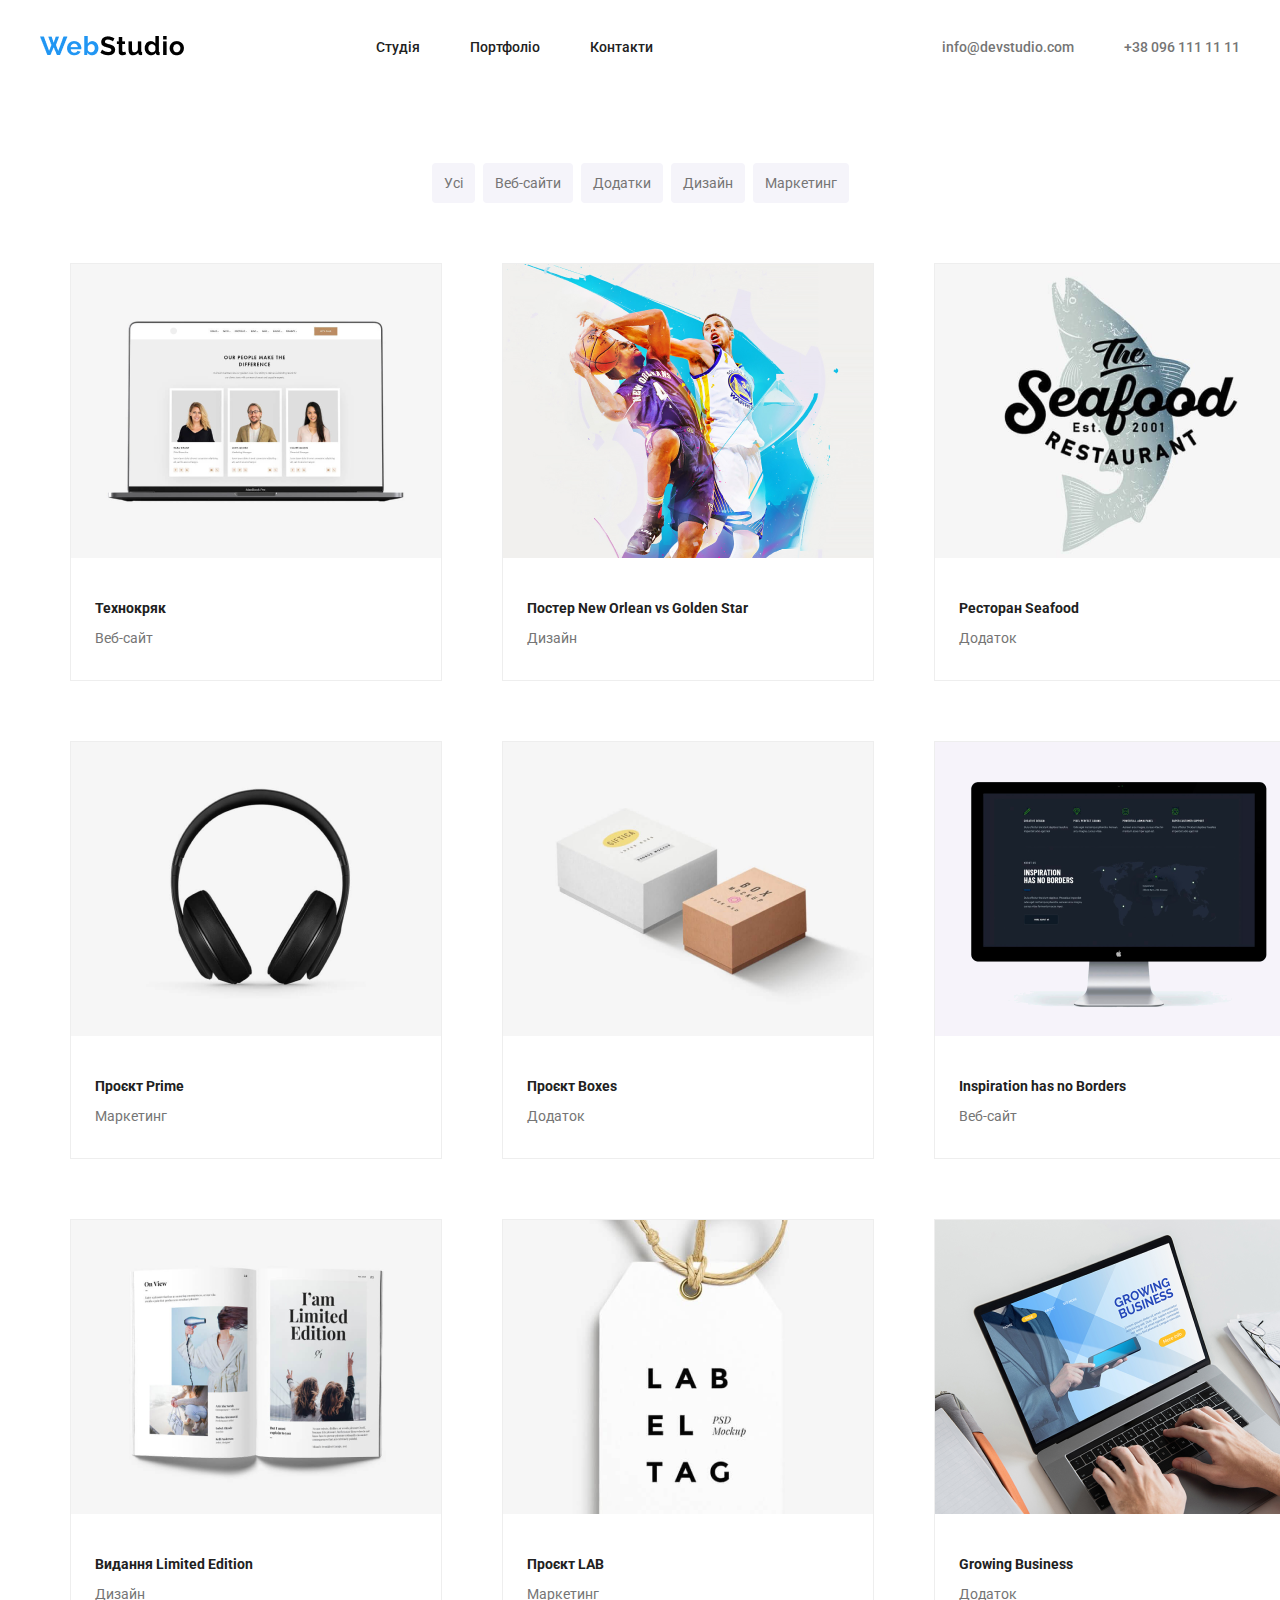
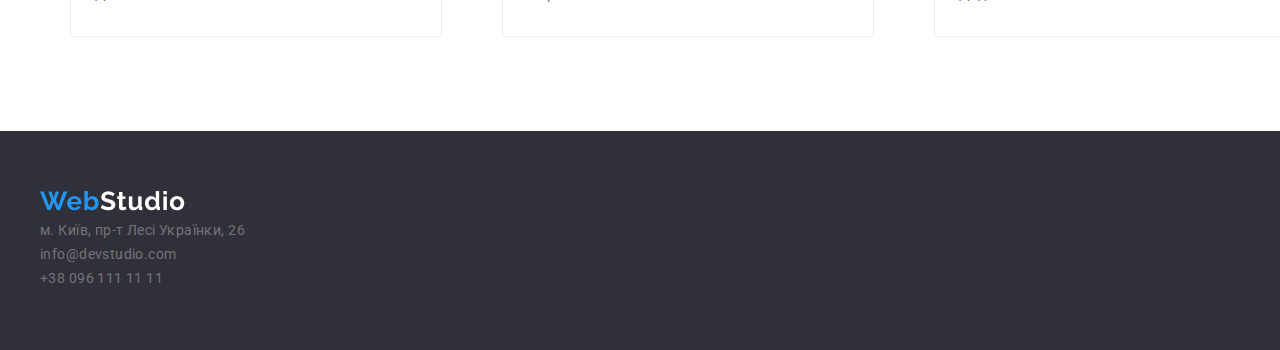
==== portfolio.html @ 3fa76b19 "portfolio commit" ====
<!DOCTYPE html>
<html lang="en">
<head>
    <meta charset="UTF-8">
    <meta name="viewport" content="width=device-width, initial-scale=1.0">
    <link rel="preconnect" href="https://fonts.googleapis.com">
    <link rel="preconnect" href="https://fonts.gstatic.com" crossorigin>
    <link href="https://fonts.googleapis.com/css2?family=Roboto:wght@400;500;700;900&display=swap" rel="stylesheet">
    <link rel="stylesheet" href="./css/normalize.css">
    <link rel="stylesheet" href="./css/style1.css">
    <title>Web Studio</title>
</head>
<body>
    <header class="header">
        <div class="container">
            <div class="navigation">
                <nav class="menu">
                    <a href="#" class="link-header-logo"><img src="./img/header/WebStudio.png" alt="WebStudio" class="img-logo-h"></a>
                    <ul class="menu-list">
                        <li class="menu-element"><a href="./index.html" class="menu-link">Студія</a></li>
                        <li class="menu-element"><a href="./portfolio.html" class="menu-link">Портфоліо</a></li>
                        <li class="menu-element"><a href="#" class="menu-link">Контакти</a></li>
                    </ul>
                    <div class="contact">
                        <a href="mailto:info@devstudio.com" class="header-email contactes">info@devstudio.com</a>
                        <a href="tel:+380961111111" class="header-phone contactes">+38 096 111 11 11</a>
                    </div>
                </nav>
            </div>
        </div>
    </header>
    <main class="main">
        <section class="chapter1">
            <div class="container">
                <div class="main-navigation">
                    <nav class="m-navigation">
                        <a href="#" class="main-link">Усі</a>
                        <a href="#" class="main-link">Веб-сайти</a>
                        <a href="#" class="main-link">Додатки</a>
                        <a href="#" class="main-link">Дизайн</a>
                        <a href="#" class="main-link">Маркетинг</a>
                    </nav>
                </div>
            </div>
        </section>
        <section class="chapter2">
            <div class="container">
                <div class="content">
                    <div class="number1">
                        <div class="box">
                            <img src="./img/p2-chapter2/l1.png" alt="Технокряк" class="content-img">
                            <h4 class="subtitle">Технокряк</h4>
                            <p class="content-text">Веб-сайт</p>
                        </div>
                        <div class="box">
                            <img src="./img/p2-chapter2/l2.png" alt="Постер New Orlean vs Golden Star" class="content-img">
                            <h4 class="subtitle">Постер New Orlean vs Golden Star</h4>
                            <p class="content-text">Дизайн</p>
                        </div>
                        <div class="box">
                            <img src="./img/p2-chapter2/l3.png" alt="Ресторан Seafood" class="content-img">
                            <h4 class="subtitle">Ресторан Seafood</h4>
                            <p class="content-text">Додаток</p>
                        </div>
                    </div>
                    <div class="number2">
                        <div class="box">
                            <img src="./img/p2-chapter2/l4.png" alt="Проєкт Prime" class="content-img">
                            <h4 class="subtitle">Проєкт Prime</h4>
                            <p class="content-text">Маркетинг</p>
                        </div>
                        <div class="box">
                            <img src="./img/p2-chapter2/l5.png" alt="Проєкт Boxes" class="content-img">
                            <h4 class="subtitle">Проєкт Boxes</h4>
                            <p class="content-text">Додаток</p>
                        </div>
                        <div class="box">
                            <img src="./img/p2-chapter2/l6.png" alt="Inspiration has no Borders" class="content-img">
                            <h4 class="subtitle">Inspiration has no Borders</h4>
                            <p class="content-text">Веб-сайт</p>
                        </div>
                    </div>
                    <div class="number3">
                        <div class="box">
                            <img src="./img/p2-chapter2/l7.png" alt="Видання Limited Edition" class="content-img">
                            <h4 class="subtitle">Видання Limited Edition</h4>
                            <p class="content-text">Дизайн</p>
                        </div>
                        <div class="box">
                            <img src="./img/p2-chapter2/l8.png" alt="Проєкт LAB" class="content-img">
                            <h4 class="subtitle">Проєкт LAB</h4>
                            <p class="content-text">Маркетинг</p>
                        </div>
                        <div class="box">
                            <img src="./img/p2-chapter2/l9.png" alt="Growing Business" class="content-img">
                            <h4 class="subtitle">Growing Business</h4>
                            <p class="content-text">Додаток</p>
                        </div>
                    </div>
                </div>
            </div>
        </section>
    </main>
    <footer class="footer">
        <div class="container">
            <div class="contacts">
                <a target="_blank" href="#" class="link-footer-logo"><img src="./img/footer/WebStudio1.png" alt="WebStudio" class="img-logo-f"></a>
                <a target="_blank" href="https://www.google.com/maps/place/%D0%B1%D1%83%D0%BB%D1%8C%D0%B2%D0%B0%D1%80+%D0%9B%D0%B5%D1%81%D1%96+%D0%A3%D0%BA%D1%80%D0%B0%D1%97%D0%BD%D0%BA%D0%B8,+26,+%D0%9A%D0%B8%D1%97%D0%B2,+02000/@50.4265807,30.5383858,17z/data=!3m1!4b1!4m6!3m5!1s0x40d4cf0e033ecbe9:0x57a4dffefec77da0!8m2!3d50.4265807!4d30.5383858!16s%2Fg%2F1tctq5jv?entry=ttu" class="address fc">м. Київ, пр-т Лесі Українки, 26</a>
                <a target="_blank" href="mailto:info@devstudio.com" class="footer-email fc">info@devstudio.com</a>
                <a target="_blank" href="tel:+380961111111" class="footer-phone fc">+38 096 111 11 11</a>
            </div>
        </div>
    </footer>
</body>
</html>
---- css/style1.css ----
:root {
    --font-family: 'Roboto', sans-serif;
    --font-weight-4: 400;
    --font-weight-5: 500;
    --font-weight-7: 700;
    --font-weight-9: 900;
    --header-color-text:#212121;
    --header-color-text-hover:#2196F3;
    --bg-color:#2F303A;
    --chapter1-link-hover-color-text:#FFF;
    --chapter1-link-bg-hover-color:#2196F3;
    --chapter-subtitle-color:#212121;
    --text-color:#757575;
    --text-transform: uppercase;
    --footer-color-text:rgba(255, 255, 255, 0.60);
    --footer-text-color-hover: #FFF;
}

.container {
    width: 1200px;
    margin: 0 auto;
}

body {
    color: var(--text-color);
    font-family: var(--font-family);
    font-weight: var(--font-weight-4);
    font-size: 14px;
}

a {
    color: inherit;
    text-decoration: none;
}

ul {
    list-style-type: none;
}

/* header */

.header {
    margin: 25px 0px;
}

.navigation {
    font-weight: var(--font-weight-5);
}

.menu {
    display: flex;
    justify-content: space-between;
    align-items: center;
}

.menu-list {
    display: flex;
    justify-content: space-between;
    align-items: center;
    gap: 50px;
    padding: 0px;
    margin-right: 7em;
}

.menu-element {
    color: var(--header-color-text);
}

.menu-link:hover {
    color: var(--header-color-text-hover);
}

.contact {
    display: flex;
    justify-content: space-between;
    align-items: center;
    gap: 50px;
}

.contactes:hover {
    color: var(--header-color-text-hover);
}

/* header */

/* main */

/* chapter1 */

.chapter1 {
    margin-top: 94px;
    margin-bottom: 30px;
}

.m-navigation {
    display: flex;
    justify-content: center;
    align-items: center;
}

.main-link {
    padding: 1%;
    margin: 0 4px;
    background-color: #F5F4FA;
    border-radius: 4px;
}

.main-link:hover {
    color: var(--chapter1-link-hover-color-text);
    background-color: var(--chapter1-link-bg-hover-color);
}

/* chapter1 */

/* chapter2 */

.chapter2 {
    margin-bottom: 64px;
}

.number1,.number2,.number3 {
    display: flex;
    justify-content: space-between;
    align-items: center;
}

.subtitle {
    color: var(--chapter-subtitle-color);
    margin-bottom: 4px;
    padding-left: 24px;
}

.content-img {
    width: 370px;
    height: 294px;
    padding-bottom: 20px;
}

.content-text {
    padding: 0 24px 20px 24px;
}

.box {
    border: 1px solid #EEE;
    margin: 30px;
}

/* chapter2 */

/* mein */

/* footer */

.footer {
    color: var(--text-color);
    background-color: var(--bg-color);
}

.contacts {
    display: flex;
    flex-direction: column;
    padding: 60px 0px;
    line-height: 24px;
    letter-spacing: 0.42px;
}

.address {
    margin: 0px;
}

.footer-email {
    gap: 9px;
}

.fc:hover {
    color: var(--footer-text-color-hover);
}

/* footer */
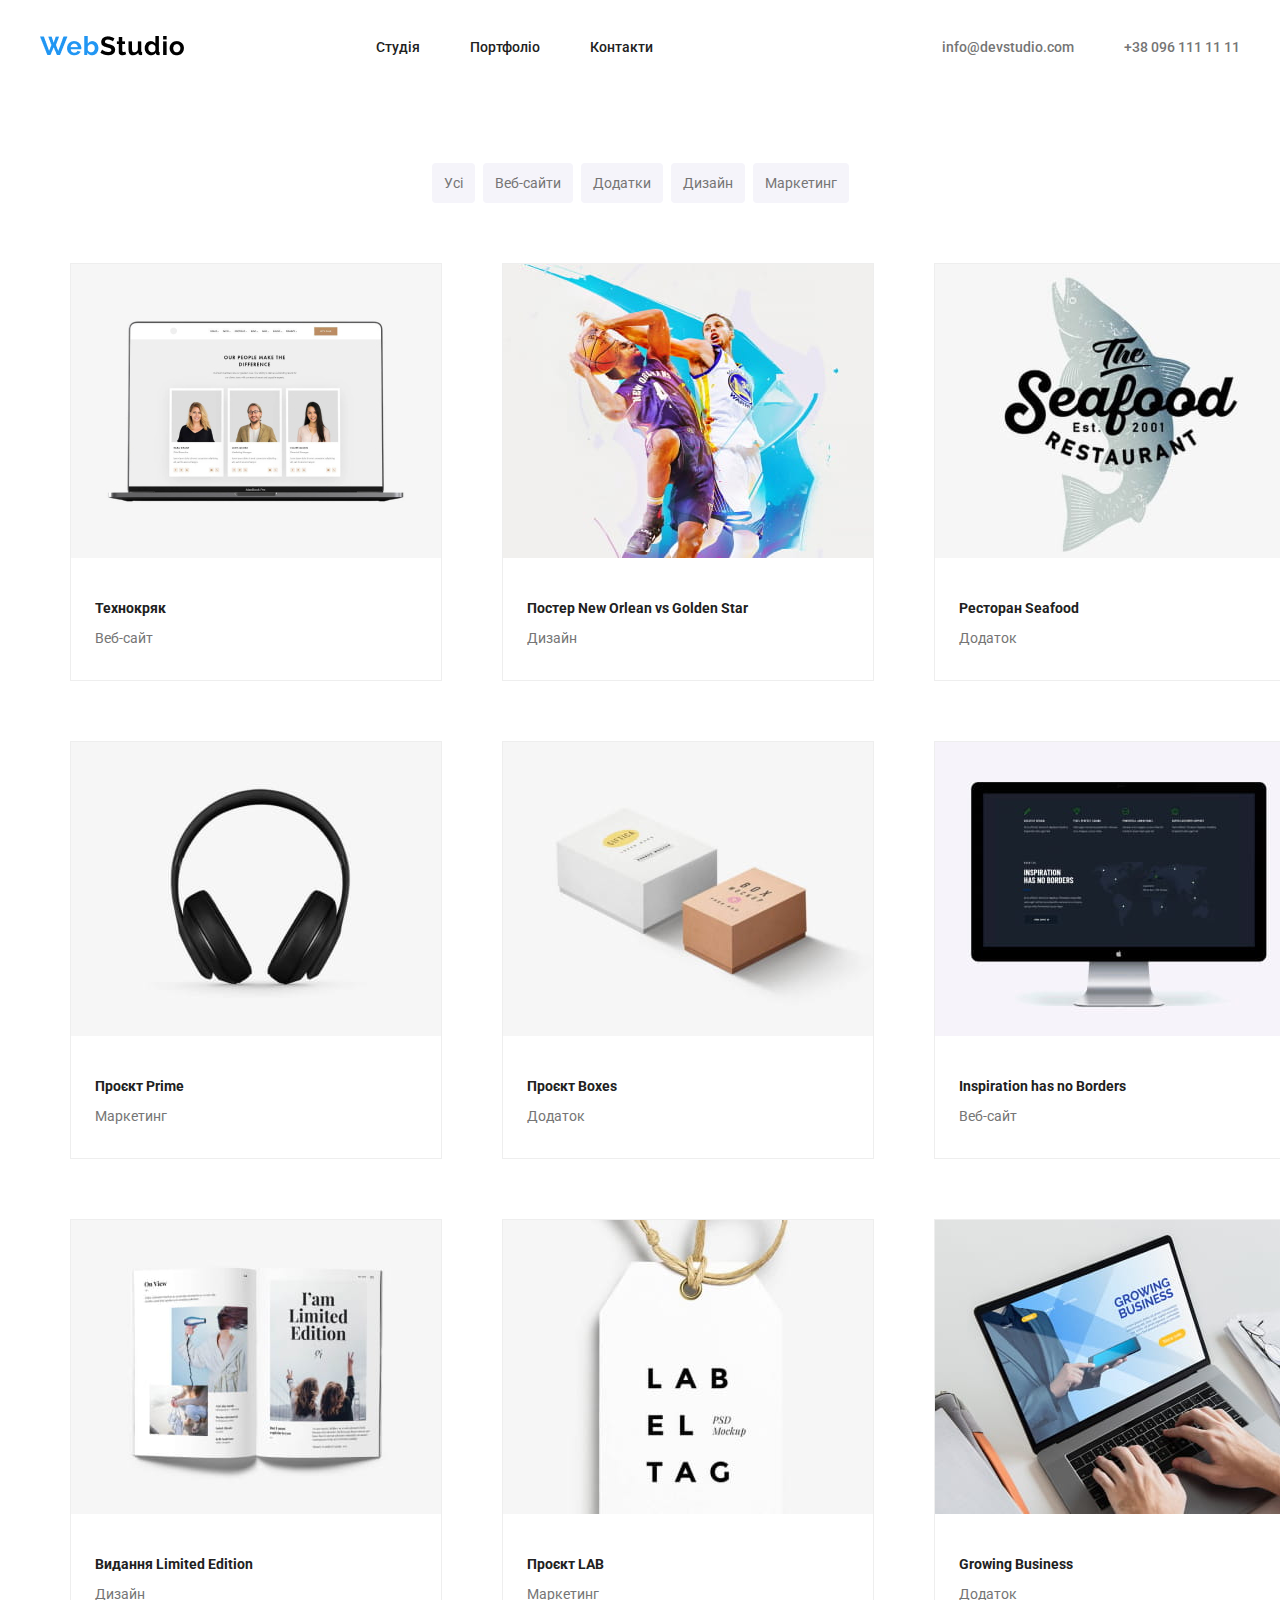
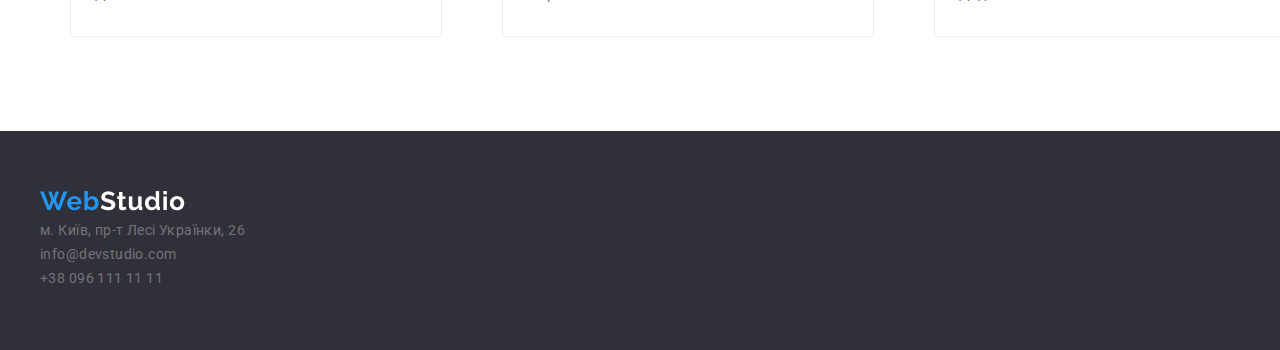
==== commit 2a61db48: "update photo links" ====
--- a/portfolio.html
+++ b/portfolio.html
@@ -18,7 +18,7 @@
                     <a href="#" class="link-header-logo"><img src="./img/header/WebStudio.png" alt="WebStudio" class="img-logo-h"></a>
                     <ul class="menu-list">
                         <li class="menu-element"><a href="./index.html" class="menu-link">Студія</a></li>
-                        <li class="menu-element"><a href="./portfolio.html" class="menu-link">Портфоліо</a></li>
+                        <li class="menu-element"><a href="#" class="menu-link">Портфоліо</a></li>
                         <li class="menu-element"><a href="#" class="menu-link">Контакти</a></li>
                     </ul>
                     <div class="contact">
@@ -48,51 +48,51 @@
                 <div class="content">
                     <div class="number1">
                         <div class="box">
-                            <img src="./img/p2-chapter2/l1.png" alt="Технокряк" class="content-img">
+                            <img src="./img/p2-chapter2/l1.jpg" alt="Технокряк" class="content-img">
                             <h4 class="subtitle">Технокряк</h4>
                             <p class="content-text">Веб-сайт</p>
                         </div>
                         <div class="box">
-                            <img src="./img/p2-chapter2/l2.png" alt="Постер New Orlean vs Golden Star" class="content-img">
+                            <img src="./img/p2-chapter2/l2.jpg" alt="Постер New Orlean vs Golden Star" class="content-img">
                             <h4 class="subtitle">Постер New Orlean vs Golden Star</h4>
                             <p class="content-text">Дизайн</p>
                         </div>
                         <div class="box">
-                            <img src="./img/p2-chapter2/l3.png" alt="Ресторан Seafood" class="content-img">
+                            <img src="./img/p2-chapter2/l3.jpg" alt="Ресторан Seafood" class="content-img">
                             <h4 class="subtitle">Ресторан Seafood</h4>
                             <p class="content-text">Додаток</p>
                         </div>
                     </div>
                     <div class="number2">
                         <div class="box">
-                            <img src="./img/p2-chapter2/l4.png" alt="Проєкт Prime" class="content-img">
+                            <img src="./img/p2-chapter2/l4.jpg" alt="Проєкт Prime" class="content-img">
                             <h4 class="subtitle">Проєкт Prime</h4>
                             <p class="content-text">Маркетинг</p>
                         </div>
                         <div class="box">
-                            <img src="./img/p2-chapter2/l5.png" alt="Проєкт Boxes" class="content-img">
+                            <img src="./img/p2-chapter2/l5.jpg" alt="Проєкт Boxes" class="content-img">
                             <h4 class="subtitle">Проєкт Boxes</h4>
                             <p class="content-text">Додаток</p>
                         </div>
                         <div class="box">
-                            <img src="./img/p2-chapter2/l6.png" alt="Inspiration has no Borders" class="content-img">
+                            <img src="./img/p2-chapter2/l6.jpg" alt="Inspiration has no Borders" class="content-img">
                             <h4 class="subtitle">Inspiration has no Borders</h4>
                             <p class="content-text">Веб-сайт</p>
                         </div>
                     </div>
                     <div class="number3">
                         <div class="box">
-                            <img src="./img/p2-chapter2/l7.png" alt="Видання Limited Edition" class="content-img">
+                            <img src="./img/p2-chapter2/l7.jpg" alt="Видання Limited Edition" class="content-img">
                             <h4 class="subtitle">Видання Limited Edition</h4>
                             <p class="content-text">Дизайн</p>
                         </div>
                         <div class="box">
-                            <img src="./img/p2-chapter2/l8.png" alt="Проєкт LAB" class="content-img">
+                            <img src="./img/p2-chapter2/l8.jpg" alt="Проєкт LAB" class="content-img">
                             <h4 class="subtitle">Проєкт LAB</h4>
                             <p class="content-text">Маркетинг</p>
                         </div>
                         <div class="box">
-                            <img src="./img/p2-chapter2/l9.png" alt="Growing Business" class="content-img">
+                            <img src="./img/p2-chapter2/l9.jpg" alt="Growing Business" class="content-img">
                             <h4 class="subtitle">Growing Business</h4>
                             <p class="content-text">Додаток</p>
                         </div>
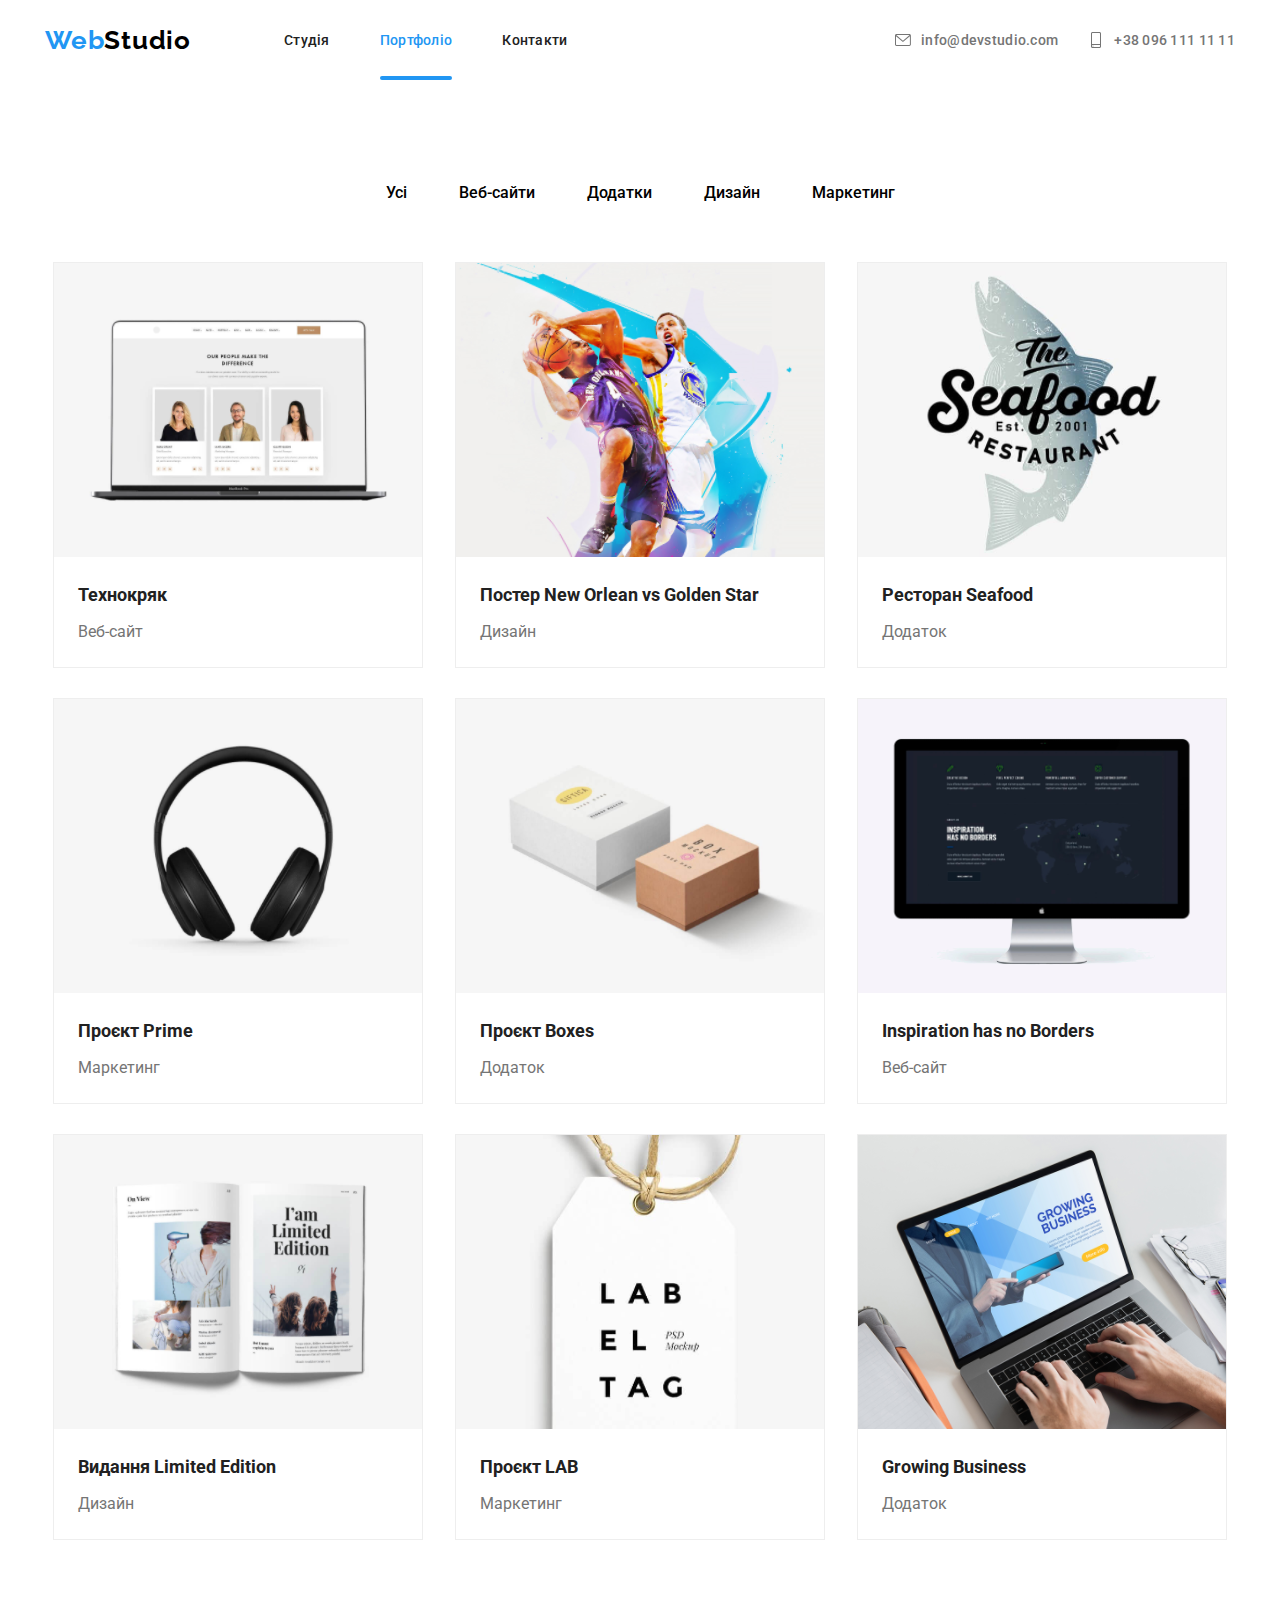
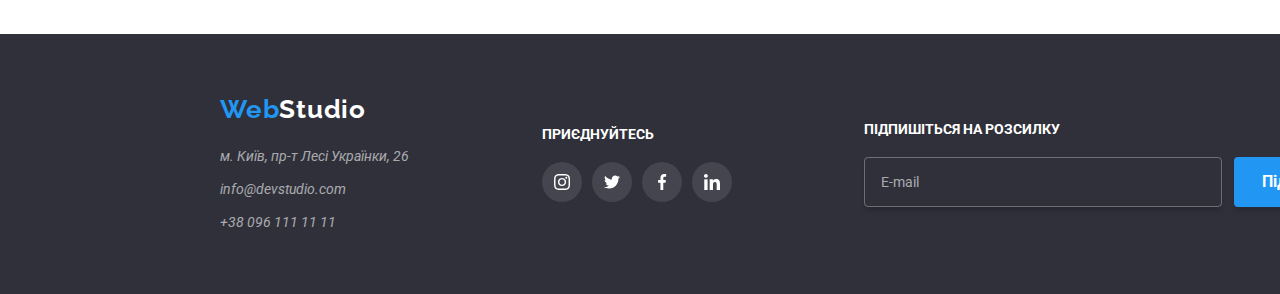
==== commit be5b2f03: "web studio scss" ====
--- a/portfolio.html
+++ b/portfolio.html
@@ -5,110 +5,189 @@
     <meta name="viewport" content="width=device-width, initial-scale=1.0">
     <link rel="preconnect" href="https://fonts.googleapis.com">
     <link rel="preconnect" href="https://fonts.gstatic.com" crossorigin>
-    <link href="https://fonts.googleapis.com/css2?family=Roboto:wght@400;500;700;900&display=swap" rel="stylesheet">
-    <link rel="stylesheet" href="./css/normalize.css">
-    <link rel="stylesheet" href="./css/style1.css">
+    <link href="https://fonts.googleapis.com/css2?family=Raleway:wght@700&family=Roboto:wght@400;500;900&display=swap" rel="stylesheet">
+    <link rel="stylesheet" href="./src/portfolio/css/modern-normalize.css">
+    <link rel="stylesheet" href="./src/portfolio/css/style.css">
     <title>Web Studio</title>
 </head>
 <body>
     <header class="header">
-        <div class="container">
-            <div class="navigation">
-                <nav class="menu">
-                    <a href="#" class="link-header-logo"><img src="./img/header/WebStudio.png" alt="WebStudio" class="img-logo-h"></a>
-                    <ul class="menu-list">
-                        <li class="menu-element"><a href="./index.html" class="menu-link">Студія</a></li>
-                        <li class="menu-element"><a href="#" class="menu-link">Портфоліо</a></li>
-                        <li class="menu-element"><a href="#" class="menu-link">Контакти</a></li>
-                    </ul>
-                    <div class="contact">
-                        <a href="mailto:info@devstudio.com" class="header-email contactes">info@devstudio.com</a>
-                        <a href="tel:+380961111111" class="header-phone contactes">+38 096 111 11 11</a>
-                    </div>
-                </nav>
-            </div>
+        <div class="header__inner container">
+            <nav class="menu">
+                <a class="logo" href="#"><span class="logo logo--blue">Web</span>Studio</a>
+                <ul class="menu__list">
+                    <li class="menu__item">
+                        <a class="menu__link" href="./index.html">Студія</a>
+                    </li>
+                    <li class="menu__item menu__item--main">
+                        <a class="menu__link" href="#">Портфоліо</a>
+                    </li>
+                    <li class="menu__item">
+                        <a class="menu__link" href="#">Контакти</a>
+                    </li>
+                </ul>
+            </nav>
+            <address class="contact">
+                <a class="contact__link" href="mailto:info@devstudio.com"> 
+                    <svg version="1.1" xmlns="http://www.w3.org/2000/svg" width="16" height="12" viewBox="0 0 43 32">
+                        <title>envelope</title>
+                        <path d="M38.667 0h-34.667c-2.206 0-4 1.794-4 4v24c0 2.206 1.794 4 4 4h34.667c2.206 0 4-1.794 4-4v-24c0-2.206-1.794-4-4-4zM38.667 2.667c0.181 0 0.353 0.038 0.511 0.103l-17.844 15.466-17.844-15.466c0.158-0.066 0.33-0.103 0.511-0.103h34.667zM38.667 29.333h-34.667c-0.736 0-1.333-0.598-1.333-1.333v-22.413l17.793 15.421c0.251 0.217 0.563 0.326 0.874 0.326s0.622-0.108 0.874-0.326l17.793-15.421v22.413c0 0.736-0.598 1.333-1.333 1.333z"></path>
+                    </svg>
+                    info@devstudio.com
+                </a>
+                <a class="contact__link" href="tel:+380961111111"> 
+                    <svg version="1.1" xmlns="http://www.w3.org/2000/svg" width="16" height="16" viewBox="0 0 16 16">
+                        <title>smartphone</title>
+                        <path d="M11.5 0h-7c-0.827 0-1.5 0.673-1.5 1.5v13c0 0.827 0.673 1.5 1.5 1.5h7c0.827 0 1.5-0.673 1.5-1.5v-13c0-0.827-0.673-1.5-1.5-1.5zM4.5 1h7c0.276 0 0.5 0.224 0.5 0.5v10.5h-8v-10.5c0-0.276 0.224-0.5 0.5-0.5zM11.5 15h-7c-0.276 0-0.5-0.224-0.5-0.5v-1.5h8v1.5c0 0.276-0.224 0.5-0.5 0.5z"></path>
+                        <path d="M5.354 13.739c0.195 0.182 0.195 0.478 0 0.66s-0.512 0.182-0.707 0c-0.195-0.182-0.195-0.478 0-0.66s0.512-0.182 0.707 0z"></path>  
+                    </svg>
+                    +38 096 111 11 11
+                </a>
+            </address>
         </div>
     </header>
     <main class="main">
-        <section class="chapter1">
-            <div class="container">
-                <div class="main-navigation">
-                    <nav class="m-navigation">
-                        <a href="#" class="main-link">Усі</a>
-                        <a href="#" class="main-link">Веб-сайти</a>
-                        <a href="#" class="main-link">Додатки</a>
-                        <a href="#" class="main-link">Дизайн</a>
-                        <a href="#" class="main-link">Маркетинг</a>
-                    </nav>
-                </div>
-            </div>
-        </section>
-        <section class="chapter2">
-            <div class="container">
-                <div class="content">
-                    <div class="number1">
-                        <div class="box">
-                            <img src="./img/p2-chapter2/l1.jpg" alt="Технокряк" class="content-img">
-                            <h4 class="subtitle">Технокряк</h4>
-                            <p class="content-text">Веб-сайт</p>
-                        </div>
-                        <div class="box">
-                            <img src="./img/p2-chapter2/l2.jpg" alt="Постер New Orlean vs Golden Star" class="content-img">
-                            <h4 class="subtitle">Постер New Orlean vs Golden Star</h4>
-                            <p class="content-text">Дизайн</p>
-                        </div>
-                        <div class="box">
-                            <img src="./img/p2-chapter2/l3.jpg" alt="Ресторан Seafood" class="content-img">
-                            <h4 class="subtitle">Ресторан Seafood</h4>
-                            <p class="content-text">Додаток</p>
-                        </div>
+        <section class="goods">
+            <div class="goods__inner-wrapper container">
+                <nav class="filter">
+                    <ul class="filter__list">
+                        <li class="filter__item">
+                            <a class="filter__link" href="#">Усі</a>
+                        </li>
+                        <li class="filter__item">
+                            <a class="filter__link" href="#">Веб-сайти</a>
+                        </li>
+                        <li class="filter__item">
+                            <a class="filter__link" href="#">Додатки</a>
+                        </li>
+                        <li class="filter__item">
+                            <a class="filter__link" href="#">Дизайн</a>
+                        </li>
+                        <li class="filter__item">
+                            <a class="filter__link" href="#">Маркетинг</a>
+                        </li>
+                    </ul>
+                </nav>
+                <div class="goods__content">
+                    <div class="goods__project-item">
+                        <img class="goods__project-image" src="./src/portfolio/img/goods/img1.png" alt="Технокряк">
+                        <h5 class="goods__project-name">Технокряк</h5>
+                        <p class="goods__project-category">Веб-сайт</p>
                     </div>
-                    <div class="number2">
-                        <div class="box">
-                            <img src="./img/p2-chapter2/l4.jpg" alt="Проєкт Prime" class="content-img">
-                            <h4 class="subtitle">Проєкт Prime</h4>
-                            <p class="content-text">Маркетинг</p>
-                        </div>
-                        <div class="box">
-                            <img src="./img/p2-chapter2/l5.jpg" alt="Проєкт Boxes" class="content-img">
-                            <h4 class="subtitle">Проєкт Boxes</h4>
-                            <p class="content-text">Додаток</p>
-                        </div>
-                        <div class="box">
-                            <img src="./img/p2-chapter2/l6.jpg" alt="Inspiration has no Borders" class="content-img">
-                            <h4 class="subtitle">Inspiration has no Borders</h4>
-                            <p class="content-text">Веб-сайт</p>
-                        </div>
+                    <div class="goods__project-item">
+                        <img class="goods__project-image" src="./src/portfolio/img/goods/img2.png" alt="Постер New Orlean vs Golden Star">
+                        <h5 class="goods__project-name">Постер New Orlean vs Golden Star</h5>
+                        <p class="goods__project-category">Дизайн</p>
                     </div>
-                    <div class="number3">
-                        <div class="box">
-                            <img src="./img/p2-chapter2/l7.jpg" alt="Видання Limited Edition" class="content-img">
-                            <h4 class="subtitle">Видання Limited Edition</h4>
-                            <p class="content-text">Дизайн</p>
-                        </div>
-                        <div class="box">
-                            <img src="./img/p2-chapter2/l8.jpg" alt="Проєкт LAB" class="content-img">
-                            <h4 class="subtitle">Проєкт LAB</h4>
-                            <p class="content-text">Маркетинг</p>
-                        </div>
-                        <div class="box">
-                            <img src="./img/p2-chapter2/l9.jpg" alt="Growing Business" class="content-img">
-                            <h4 class="subtitle">Growing Business</h4>
-                            <p class="content-text">Додаток</p>
-                        </div>
+                    <div class="goods__project-item">
+                        <img class="goods__project-image" src="./src/portfolio/img/goods/img3.png" alt="Ресторан Seafood">
+                        <h5 class="goods__project-name">Ресторан Seafood</h5>
+                        <p class="goods__project-category">Додаток</p>
+                    </div>
+                    <div class="goods__project-item">
+                        <img class="goods__project-image" src="./src/portfolio/img/goods/img4.png" alt="Проєкт Prime">
+                        <h5 class="goods__project-name">Проєкт Prime</h5>
+                        <p class="goods__project-category">Маркетинг</p>
+                    </div>
+                    <div class="goods__project-item">
+                        <img class="goods__project-image" src="./src/portfolio/img/goods/img5.png" alt="Проєкт Boxes">
+                        <h5 class="goods__project-name">Проєкт Boxes</h5>
+                        <p class="goods__project-category">Додаток</p>
+                    </div>
+                    <div class="goods__project-item">
+                        <img class="goods__project-image" src="./src/portfolio/img/goods/img6.png" alt="Inspiration has no Borders">
+                        <h5 class="goods__project-name">Inspiration has no Borders</h5>
+                        <p class="goods__project-category">Веб-сайт</p>
+                    </div>
+                    <div class="goods__project-item">
+                        <img class="goods__project-image" src="./src/portfolio/img/goods/img7.png" alt="Видання Limited Edition">
+                        <h5 class="goods__project-name">Видання Limited Edition</h5>
+                        <p class="goods__project-category">Дизайн</p>
+                    </div>
+                    <div class="goods__project-item">
+                        <img class="goods__project-image" src="./src/portfolio/img/goods/img8.png" alt="Проєкт LAB">
+                        <h5 class="goods__project-name">Проєкт LAB</h5>
+                        <p class="goods__project-category">Маркетинг</p>
+                    </div>
+                    <div class="goods__project-item">
+                        <img class="goods__project-image" src="./src/portfolio/img/goods/img9.png" alt="Growing Business">
+                        <h5 class="goods__project-name">Growing Business</h5>
+                        <p class="goods__project-category">Додаток</p>
                     </div>
                 </div>
             </div>
         </section>
     </main>
     <footer class="footer">
-        <div class="container">
-            <div class="contacts">
-                <a target="_blank" href="#" class="link-footer-logo"><img src="./img/footer/WebStudio1.png" alt="WebStudio" class="img-logo-f"></a>
-                <a target="_blank" href="https://www.google.com/maps/place/%D0%B1%D1%83%D0%BB%D1%8C%D0%B2%D0%B0%D1%80+%D0%9B%D0%B5%D1%81%D1%96+%D0%A3%D0%BA%D1%80%D0%B0%D1%97%D0%BD%D0%BA%D0%B8,+26,+%D0%9A%D0%B8%D1%97%D0%B2,+02000/@50.4265807,30.5383858,17z/data=!3m1!4b1!4m6!3m5!1s0x40d4cf0e033ecbe9:0x57a4dffefec77da0!8m2!3d50.4265807!4d30.5383858!16s%2Fg%2F1tctq5jv?entry=ttu" class="address fc">м. Київ, пр-т Лесі Українки, 26</a>
-                <a target="_blank" href="mailto:info@devstudio.com" class="footer-email fc">info@devstudio.com</a>
-                <a target="_blank" href="tel:+380961111111" class="footer-phone fc">+38 096 111 11 11</a>
+        <div class="footer__inner container">
+            <div class="footer__info-box">
+                <a class="logo logo--white" href="#"><span class="logo logo--blue">Web</span>Studio</a>
+                <address class="contact">
+                    <a class="contact__link" href="mailto:info@devstudio.com"> 
+                        м. Київ, пр-т Лесі Українки, 26
+                    </a>
+                    <a class="contact__link" href="mailto:info@devstudio.com"> 
+                        info@devstudio.com
+                    </a>
+                    <a class="contact__link" href="tel:+380961111111"> 
+                        +38 096 111 11 11
+                    </a>
+                </address>
             </div>
+            <div class="social-links">
+                <h2 class="social-links__title">приєднуйтесь</h2>
+                <ul class="social-links__list">
+                    <li class="social-links__item">
+                        <a class="social-links__link" href="#">
+                            <svg version="1.1" xmlns="http://www.w3.org/2000/svg" width="16" height="16" viewBox="0 0 16 16">
+                                <title>instagram</title>
+                                <path d="M15.984 4.704c-0.037-0.85-0.175-1.435-0.372-1.941-0.203-0.538-0.516-1.019-0.925-1.419-0.4-0.406-0.885-0.722-1.416-0.922-0.509-0.197-1.091-0.334-1.941-0.372-0.856-0.041-1.128-0.050-3.301-0.050s-2.444 0.009-3.298 0.047c-0.85 0.037-1.435 0.175-1.941 0.372-0.538 0.203-1.019 0.516-1.419 0.925-0.406 0.4-0.722 0.885-0.922 1.416-0.197 0.51-0.334 1.091-0.372 1.941-0.041 0.856-0.050 1.128-0.050 3.301s0.009 2.444 0.047 3.298c0.037 0.85 0.175 1.435 0.372 1.941 0.203 0.538 0.519 1.019 0.925 1.419 0.4 0.406 0.885 0.722 1.416 0.922 0.51 0.197 1.091 0.334 1.941 0.372 0.853 0.038 1.125 0.047 3.298 0.047s2.444-0.009 3.298-0.047c0.85-0.037 1.435-0.175 1.941-0.372 1.075-0.416 1.925-1.266 2.341-2.341 0.197-0.51 0.334-1.091 0.372-1.941 0.037-0.853 0.047-1.125 0.047-3.298s-0.003-2.444-0.041-3.298zM14.544 11.237c-0.034 0.781-0.166 1.203-0.275 1.485-0.269 0.697-0.822 1.25-1.519 1.519-0.281 0.109-0.706 0.241-1.485 0.275-0.844 0.038-1.097 0.047-3.232 0.047s-2.391-0.009-3.232-0.047c-0.781-0.034-1.203-0.166-1.485-0.275-0.347-0.128-0.663-0.331-0.919-0.597-0.266-0.259-0.469-0.572-0.597-0.919-0.109-0.281-0.241-0.706-0.275-1.485-0.038-0.844-0.047-1.097-0.047-3.232s0.009-2.391 0.047-3.232c0.034-0.781 0.166-1.203 0.275-1.485 0.128-0.347 0.331-0.663 0.6-0.919 0.259-0.266 0.572-0.469 0.919-0.597 0.281-0.109 0.706-0.241 1.485-0.275 0.844-0.037 1.097-0.047 3.232-0.047 2.138 0 2.391 0.009 3.232 0.047 0.781 0.034 1.203 0.166 1.485 0.275 0.347 0.128 0.663 0.331 0.919 0.597 0.266 0.259 0.469 0.572 0.597 0.919 0.109 0.281 0.241 0.706 0.275 1.485 0.038 0.844 0.047 1.097 0.047 3.232s-0.009 2.385-0.047 3.229z"></path>
+                                <path d="M8.030 3.891c-2.269 0-4.11 1.841-4.11 4.11s1.841 4.11 4.11 4.11c2.269 0 4.11-1.841 4.11-4.11s-1.841-4.11-4.11-4.11zM8.030 10.668c-1.472 0-2.666-1.194-2.666-2.666s1.194-2.666 2.666-2.666c1.472 0 2.666 1.194 2.666 2.666s-1.194 2.666-2.666 2.666z"></path>
+                                <path d="M13.262 3.729c0 0.53-0.43 0.96-0.96 0.96s-0.96-0.43-0.96-0.96c0-0.53 0.43-0.96 0.96-0.96s0.96 0.43 0.96 0.96z"></path>
+                            </svg>
+                        </a>
+                    </li>
+                    <li class="social-links__item">
+                        <a class="social-links__link" href="#">
+                            <svg version="1.1" xmlns="http://www.w3.org/2000/svg" width="16" height="16" viewBox="0 0 16 16">
+                                <title>twitter</title>
+                                <path d="M16 3.039c-0.595 0.261-1.229 0.434-1.89 0.518 0.68-0.406 1.199-1.044 1.443-1.813-0.634 0.378-1.334 0.645-2.080 0.794-0.602-0.641-1.46-1.038-2.396-1.038-1.816 0-3.278 1.474-3.278 3.281 0 0.26 0.022 0.51 0.076 0.748-2.727-0.133-5.14-1.44-6.761-3.431-0.283 0.491-0.449 1.053-0.449 1.658 0 1.136 0.585 2.143 1.457 2.726-0.527-0.010-1.044-0.163-1.482-0.404 0 0.010 0 0.023 0 0.036 0 1.594 1.137 2.918 2.628 3.223-0.267 0.073-0.558 0.108-0.86 0.108-0.21 0-0.422-0.012-0.621-0.056 0.425 1.299 1.631 2.254 3.065 2.285-1.116 0.873-2.533 1.399-4.067 1.399-0.269 0-0.527-0.012-0.785-0.045 1.453 0.937 3.175 1.472 5.032 1.472 6.036 0 9.336-5 9.336-9.334 0-0.145-0.005-0.285-0.012-0.424 0.651-0.462 1.198-1.039 1.644-1.703z"></path>
+                            </svg>
+                        </a>
+                    </li>
+                    <li class="social-links__item">
+                        <a class="social-links__link" href="#">
+                            <svg version="1.1" xmlns="http://www.w3.org/2000/svg" width="16" height="16" viewBox="0 0 16 16">
+                                <title>facebook</title>
+                                <path d="M10.665 2.657h1.461v-2.544c-0.252-0.035-1.119-0.113-2.128-0.113-2.106 0-3.549 1.325-3.549 3.759v2.241h-2.324v2.844h2.324v7.156h2.849v-7.155h2.23l0.354-2.844h-2.585v-1.959c0.001-0.822 0.222-1.385 1.367-1.385z"></path>
+                            </svg>
+                        </a>
+                    </li>
+                    <li class="social-links__item">
+                        <a class="social-links__link" href="#">
+                            <svg version="1.1" xmlns="http://www.w3.org/2000/svg" width="16" height="16" viewBox="0 0 16 16">
+                                <title>linkedin</title>
+                                <path d="M15.996 16v-0.001h0.004v-5.868c0-2.871-0.618-5.082-3.974-5.082-1.613 0-2.696 0.885-3.138 1.725h-0.047v-1.457h-3.182v10.682h3.313v-5.289c0-1.393 0.264-2.739 1.989-2.739 1.699 0 1.725 1.589 1.725 2.829v5.201h3.31z"></path>
+                                <path d="M0.264 5.318h3.317v10.682h-3.317v-10.682z"></path>
+                                <path d="M1.921 0c-1.061 0-1.921 0.861-1.921 1.921s0.861 1.939 1.921 1.939c1.061 0 1.921-0.879 1.921-1.939s-0.861-1.921-1.921-1.921v0z"></path>
+                            </svg>
+                        </a>
+                    </li>
+                </ul>
+            </div>
+            <form class="form">
+                <legend class="form__title">Підпишіться на розсилку</legend>
+                <label class="form__item-box" for="form__input">
+                    <input class="form__input" type="text" placeholder="E-mail">
+                    <button class="form__btn" type="submit">
+                        Підписатися
+                        <svg version="1.1" xmlns="http://www.w3.org/2000/svg" width="16" height="16" viewBox="0 0 16 16">
+                            <title>iconSend</title>
+                            <path d="M16 0l-16 9 5.113 1.894 7.887-7.394-5.999 8.093 0.005 0.002-0.006-0.002v4.407l2.868-3.345 3.633 1.345 2.5-14z"></path>
+                        </svg>
+                    </button>
+                </label>
+            </form>
         </div>
     </footer>
 </body>
--- a/src/portfolio/css/style.css
+++ b/src/portfolio/css/style.css
@@ -0,0 +1,473 @@
+@charset "UTF-8";
+body {
+  font-family: Roboto;
+  color: #000;
+}
+
+a {
+  text-decoration: none;
+  color: inherit;
+}
+
+ul {
+  list-style: none;
+  padding: 0;
+  margin: 0;
+}
+
+h1, h2, h3, h4, h5, h6, li, menu, p {
+  margin: 0;
+  padding: 0;
+}
+
+button {
+  margin: 0;
+  padding: 0;
+  color: #fff;
+  border: none;
+}
+
+.container {
+  width: 1200px;
+  padding: 0 5px;
+  margin: 0 auto;
+}
+
+.logo {
+  color: #000;
+  font-family: Raleway;
+  font-size: 26px;
+  font-style: normal;
+  font-weight: 700;
+  line-height: normal;
+  letter-spacing: 0.78px;
+}
+
+.logo--blue {
+  color: #2196F3;
+}
+
+.service__title {
+  color: rgb(33, 33, 33);
+  font-size: 36px;
+  font-weight: 700;
+  line-height: 42px;
+  letter-spacing: 3%;
+  text-align: center;
+  margin-bottom: 50px;
+}
+
+.team__title {
+  color: rgb(33, 33, 33);
+  font-size: 36px;
+  font-weight: 700;
+  line-height: 42px;
+  letter-spacing: 3%;
+  text-align: center;
+  margin-bottom: 50px;
+}
+
+.clients__title {
+  color: rgb(33, 33, 33);
+  font-size: 36px;
+  font-weight: 700;
+  line-height: 42px;
+  letter-spacing: 3%;
+  text-align: center;
+  margin-bottom: 50px;
+}
+
+.service__box {
+  display: flex;
+  align-items: center;
+  justify-content: space-between;
+  gap: 0;
+  flex-direction: column;
+}
+
+.team__box {
+  display: flex;
+  align-items: center;
+  justify-content: space-between;
+  gap: 0;
+  flex-direction: column;
+}
+
+.clients__box {
+  display: flex;
+  align-items: center;
+  justify-content: space-between;
+  gap: 0;
+  flex-direction: column;
+}
+
+.service__content-box {
+  display: flex;
+  align-items: center;
+  justify-content: center;
+  gap: 30px;
+  flex-direction: row;
+  margin-bottom: 188px;
+}
+
+.team__content-box {
+  display: flex;
+  align-items: center;
+  justify-content: center;
+  gap: 30px;
+  flex-direction: row;
+  margin-bottom: 188px;
+}
+
+.social-links__title {
+  color: rgb(255, 255, 255);
+  font-size: 14px;
+  font-weight: 700;
+  line-height: 16px;
+  letter-spacing: 3%;
+  text-align: left;
+  text-transform: uppercase;
+  margin-bottom: 20px;
+}
+
+.form__title {
+  color: rgb(255, 255, 255);
+  font-size: 14px;
+  font-weight: 700;
+  line-height: 16px;
+  letter-spacing: 3%;
+  text-align: left;
+  text-transform: uppercase;
+  margin-bottom: 20px;
+}
+
+.header__inner {
+  display: flex;
+  align-items: center;
+  justify-content: space-between;
+  gap: 0;
+  flex-direction: row;
+  font-size: 14px;
+}
+.header__inner .menu {
+  display: flex;
+  align-items: center;
+  justify-content: center;
+  gap: 93px;
+  flex-direction: row;
+}
+.header__inner .menu__list {
+  display: flex;
+  align-items: center;
+  justify-content: center;
+  gap: 50px;
+  flex-direction: row;
+  color: #212121;
+}
+.header__inner .menu__item {
+  display: flex;
+  align-items: center;
+  justify-content: center;
+  gap: 0px;
+  flex-direction: row;
+  padding: 32px 0;
+  overflow: hidden;
+  position: relative;
+  transition: all 700ms;
+}
+.header__inner .menu__item::after {
+  content: "";
+  position: absolute;
+  width: 100%;
+  height: 4px;
+  border-radius: 2px;
+  background-color: #2196F3;
+  left: 0;
+  bottom: -100%;
+  transition: bottom 400ms;
+}
+.header__inner .menu__item:hover {
+  color: #2196F3;
+}
+.header__inner .menu__item:hover::after {
+  bottom: 0;
+}
+.header__inner .menu__item--main {
+  color: #2196F3;
+}
+.header__inner .menu__item--main::after {
+  bottom: 0;
+}
+.header__inner .menu__link {
+  font-style: normal;
+  font-weight: 500;
+  line-height: normal;
+  letter-spacing: 0.28px;
+  width: 100%;
+  height: 100%;
+}
+.header__inner .contact {
+  display: flex;
+  align-items: center;
+  justify-content: center;
+  gap: 30px;
+  flex-direction: row;
+  display: flex;
+  align-items: center;
+  gap: 30px;
+}
+.header__inner .contact__link {
+  display: flex;
+  align-items: center;
+  justify-content: center;
+  gap: 10px;
+  flex-direction: row;
+  color: #757575;
+  fill: #757575;
+  font-style: normal;
+  font-weight: 500;
+  line-height: normal;
+  letter-spacing: 0.28px;
+  transition: all 700ms;
+}
+.header__inner .contact__link:hover {
+  color: #2196F3;
+  fill: #2196F3;
+}
+
+.goods {
+  margin: 94px 0;
+}
+.goods__inner-wrapper {
+  display: flex;
+  align-items: center;
+  justify-content: center;
+  gap: 50px;
+  flex-direction: column;
+}
+.goods__content {
+  display: grid;
+  grid-template-columns: repeat(3, 370px);
+  gap: 30px 32px;
+}
+.goods__project-item {
+  display: flex;
+  align-items: flex-start;
+  justify-content: center;
+  gap: 4px;
+  flex-direction: column;
+  color: rgb(33, 33, 33);
+  border: 1px solid rgb(238, 238, 238);
+  transition: all 700ms;
+  position: relative;
+  overflow: hidden;
+}
+.goods__project-item::before {
+  content: "Ресурс пропонує комплексні пропозиції з різним рівнем функціоналу та сервісів. Все це дозволить відвідувачу отримати вичерпні відомості про компанію чи приватну особу.";
+  width: 370px;
+  height: 294px;
+  position: absolute;
+  color: rgb(255, 255, 255);
+  font-size: 18px;
+  font-weight: 400;
+  line-height: 28px;
+  text-align: left;
+  background: rgba(33, 150, 243, 0.9);
+  padding: 63px 24px;
+  top: 0;
+  left: -370px;
+  transition: all 700ms;
+}
+.goods__project-item:hover {
+  box-shadow: 1px 4px 6px 0px rgba(0, 0, 0, 0.16), 0px 4px 4px 0px rgba(0, 0, 0, 0.06), 0px 1px 1px 0px rgba(0, 0, 0, 0.12);
+}
+.goods__project-item:hover::before {
+  left: 0;
+}
+.goods__project-image {
+  margin-bottom: 16px;
+}
+.goods__project-name {
+  margin-left: 24px;
+  font-size: 18px;
+  font-weight: 700;
+  line-height: 36px;
+  letter-spacing: 6%;
+}
+.goods__project-category {
+  margin-left: 24px;
+  color: rgb(117, 117, 117);
+  font-size: 16px;
+  font-weight: 400;
+  line-height: 30px;
+  margin-bottom: 20px;
+}
+.goods .filter__list {
+  display: flex;
+  align-items: center;
+  justify-content: center;
+  gap: 8px;
+  flex-direction: row;
+}
+.goods .filter__item {
+  display: flex;
+  align-items: center;
+  justify-content: center;
+  gap: 0;
+  flex-direction: row;
+  padding: 6px 22px;
+  font-size: 16px;
+  font-weight: 500;
+  line-height: 26px;
+  border-radius: 4px;
+  transition: all 600ms;
+}
+.goods .filter__item:hover {
+  color: rgb(255, 255, 255);
+  box-shadow: 0px 2px 2px 0px rgba(0, 0, 0, 0.12), 0px 1px 2px 0px rgba(0, 0, 0, 0.08), 0px 3px 1px 0px rgba(0, 0, 0, 0.1);
+  background-color: rgb(33, 150, 243);
+}
+.goods .filter__link {
+  display: flex;
+  align-items: center;
+  justify-content: center;
+  gap: 0;
+  flex-direction: row;
+  width: 100%;
+  height: 100%;
+}
+
+.footer {
+  padding: 60px 215px;
+  background: rgb(47, 48, 58);
+}
+.footer__inner {
+  display: flex;
+  align-items: center;
+  justify-content: space-between;
+  gap: 0;
+  flex-direction: row;
+}
+.footer__info-box {
+  display: flex;
+  align-items: flex-start;
+  justify-content: center;
+  gap: 20px;
+  flex-direction: column;
+}
+.footer__info-box .logo--white {
+  color: rgb(255, 255, 255);
+}
+.footer__info-box .contact {
+  display: flex;
+  align-items: flex-start;
+  justify-content: center;
+  gap: 9px;
+  flex-direction: column;
+}
+.footer__info-box .contact__link {
+  color: rgba(255, 255, 255, 0.6);
+  font-size: 14px;
+  font-weight: 400;
+  line-height: 24px;
+  letter-spacing: 3%;
+  text-align: left;
+  transition: all 600ms;
+}
+.footer__info-box .contact__link:hover {
+  color: rgb(255, 255, 255);
+  transform: translateX(15px);
+}
+.footer .social-links {
+  display: flex;
+  align-items: flex-start;
+  justify-content: center;
+  gap: 0;
+  flex-direction: column;
+}
+.footer .social-links__list {
+  display: flex;
+  align-items: center;
+  justify-content: center;
+  gap: 10px;
+  flex-direction: row;
+}
+.footer .social-links__item {
+  border-radius: 100%;
+  overflow: hidden;
+}
+.footer .social-links__link {
+  display: flex;
+  align-items: center;
+  justify-content: center;
+  gap: 0;
+  flex-direction: row;
+  padding: 12px;
+  background: rgba(255, 255, 255, 0.1);
+  fill: #FFFFFF;
+  width: 100%;
+  height: 100%;
+  transition: all 400ms;
+}
+.footer .social-links__link:hover {
+  background: rgb(33, 150, 243);
+}
+.footer .form__item-box {
+  display: flex;
+  align-items: center;
+  justify-content: center;
+  gap: 12px;
+  flex-direction: row;
+}
+.footer .form__input {
+  box-sizing: border-box;
+  border: 1px solid rgba(255, 255, 255, 0.3);
+  border-radius: 4px;
+  box-shadow: 0px 4px 4px 0px rgba(0, 0, 0, 0.15);
+  background: rgba(33, 150, 243, 0);
+  padding: 15px 16px;
+  width: 358px;
+  transition: all 600ms;
+}
+.footer .form__input::-moz-placeholder {
+  color: rgba(255, 255, 255, 0.6);
+  font-size: 14px;
+  font-weight: 400;
+  line-height: 24px;
+  letter-spacing: 3%;
+  text-align: left;
+}
+.footer .form__input::placeholder {
+  color: rgba(255, 255, 255, 0.6);
+  font-size: 14px;
+  font-weight: 400;
+  line-height: 24px;
+  letter-spacing: 3%;
+  text-align: left;
+}
+.footer .form__input:focus {
+  outline: none;
+  border-color: rgba(129, 198, 255, 0.356);
+}
+.footer .form__btn {
+  display: flex;
+  align-items: center;
+  justify-content: center;
+  gap: 10px;
+  flex-direction: row;
+  font-size: 16px;
+  font-weight: 700;
+  line-height: 30px;
+  letter-spacing: 6%;
+  text-align: center;
+  border-radius: 4px;
+  color: rgb(255, 255, 255);
+  box-shadow: 0px 4px 4px 0px rgba(0, 0, 0, 0.15);
+  background-color: rgb(33, 150, 243);
+  fill: #FFFFFF;
+  padding: 10px 28px;
+  transition: all 600ms;
+}
+.footer .form__btn:hover {
+  background-color: rgb(7, 127, 224);
+}